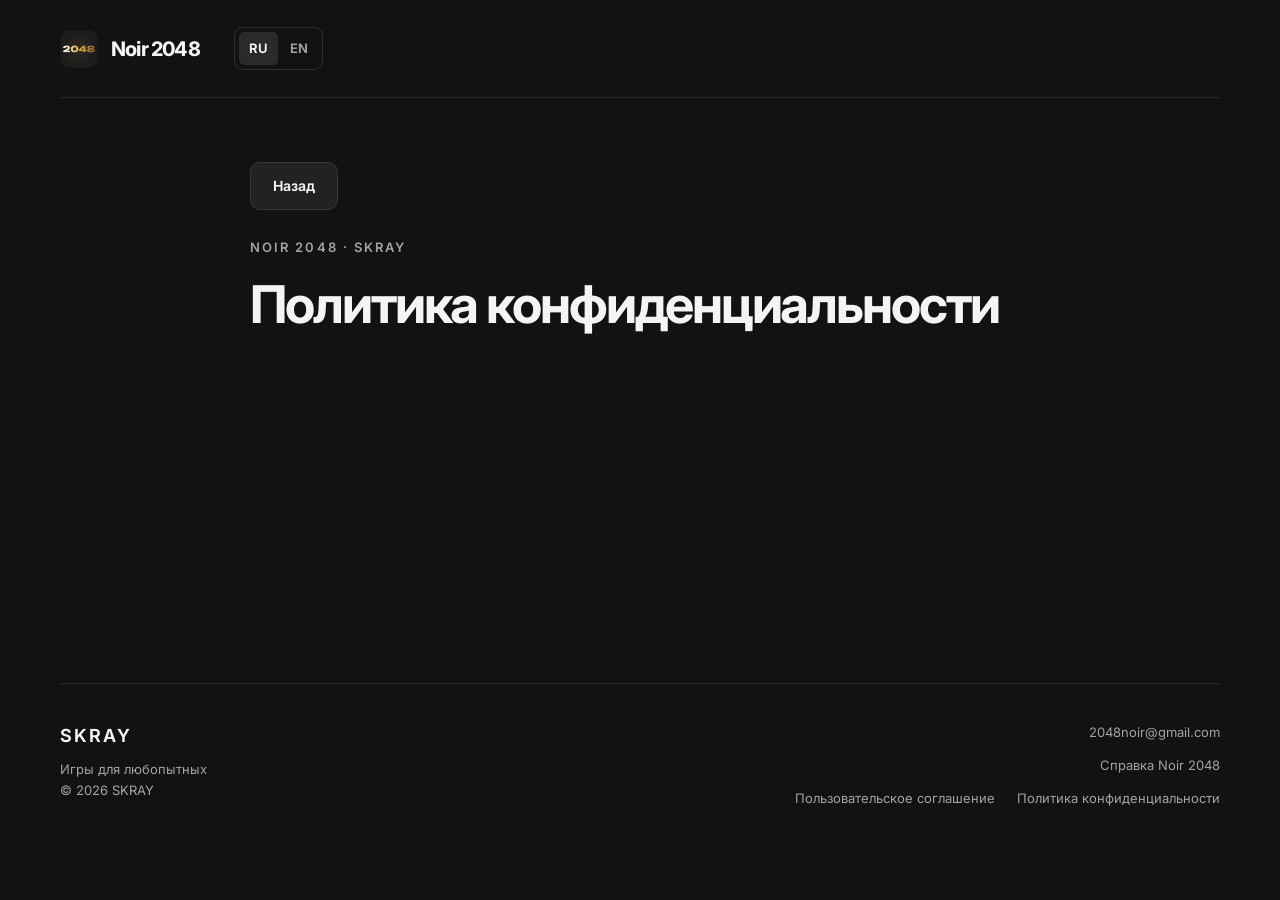
==== privacy.html @ 7a3df681 "Add files via upload initial commit" ====
<!doctype html>
<html lang="ru"><head><meta charset="utf-8"><meta name="viewport" content="width=device-width, initial-scale=1"><meta name="theme-color" content="#121212"><meta name="description" content="Классическая игра 2048 для Android. Попробуйте демо, выберите стиль плиток и скачайте Noir 2048 в RuStore."><meta property="og:title" content="Политика конфиденциальности — Noir 2048"><meta property="og:description" content="Классическая игра 2048 для Android. Попробуйте демо, выберите стиль плиток и скачайте Noir 2048 в RuStore."><meta property="og:type" content="website"><title>Политика конфиденциальности — Noir 2048</title><meta name="robots" content="noindex"><link rel="icon" href="./assets/logo-v2.png"><link rel="stylesheet" href="./styles.css"><script src="./translations.js" defer></script><script src="./app.js" defer></script></head><body data-page="privacy"><a class="skip" href="#content" data-i18n="legal_skip">Перейти к содержимому</a>
<header class="site-header wrap"><a class="brand" href="./index.html"><img src="./assets/logo-v2.png" alt="" width="38" height="38"><span>Noir 2048</span></a><div class="lang-switch" role="group" aria-label="Язык / Language"><a href="./privacy.html" data-language="ru" lang="ru" hreflang="ru" aria-current="true">RU</a><a href="./privacy.en.html" data-language="en" lang="en" hreflang="en" aria-current="false">EN</a></div></header><main id="content" class="wrap legal-main"><a data-i18n="legal_back" class="button secondary" href="./index.html" >Назад</a><p data-i18n="legal_eyebrow" class="eyebrow">NOIR 2048 · SKRAY</p><h1 data-i18n="legal_title_privacy">Политика конфиденциальности</h1><div class="legal-document" id="legal-document"></div></main><footer class="footer wrap"><div><div class="footer-brand">SKRAY</div><p data-i18n="footer_by">Игры для любопытных</p><p class="footer-note">© 2026 SKRAY</p></div><div class="footer-right"><a href="mailto:2048noir@gmail.com">2048noir@gmail.com</a><a class="footer-help" data-i18n="help" data-help href="./help.html">Справка Noir 2048</a><div class="footer-legal"><a data-i18n="terms" href="./terms.html" data-legal="terms">Пользовательское соглашение</a><a data-i18n="privacy" href="./privacy.html" data-legal="privacy">Политика конфиденциальности</a></div></div></footer></body></html>
---- styles.css ----
@font-face{font-family:Inter;src:url('./assets/inter.ttf') format('truetype');font-weight:100 900;font-display:swap}
:root{color-scheme:dark;--bg:#121212;--surface:#181818;--line:#2d2d2d;--gold:#d4af37;--text:#f4f4f4;--muted:#a2a2a7;--gap:10px;--pad:12px}
*{box-sizing:border-box}html{scroll-behavior:smooth;scroll-padding-top:100px}body{margin:0;background:var(--bg);color:var(--text);font:1rem/1.6 Inter,Arial,sans-serif;-webkit-font-smoothing:antialiased}button,a,select{-webkit-tap-highlight-color:transparent}a{color:inherit;text-decoration:none}button{font:inherit;color:inherit;cursor:pointer}button:disabled{cursor:default;opacity:.4}button,a{touch-action:manipulation}button:focus-visible,a:focus-visible,[tabindex]:focus-visible{outline:2px solid var(--gold);outline-offset:5px}img{max-width:100%;height:auto;display:block}button{border:0}h1,h2,h3,p{margin:0}h1,h2,h3{line-height:1.12}h2{font-size:clamp(28px,3.3vw,44px);letter-spacing:-.04em}h3{font-size:1.3125rem;letter-spacing:-.025em}.wrap{width:min(1160px,calc(100% - 80px));margin-inline:auto}.muted{color:var(--muted)}.eyebrow{font-size:0.8125rem;font-weight:600;letter-spacing:.16em;text-transform:uppercase;color:var(--muted)}.button{min-height:48px;padding:12px 22px;display:inline-flex;align-items:center;justify-content:center;gap:10px;border-radius:10px;font-size:0.875rem;font-weight:650;line-height:1.5;transition:background .15s,transform .15s}.button:hover{transform:translateY(-1px)}.primary{background:var(--gold);color:#121212}.primary:hover{background:#e0be4d}.secondary{background:#222;border:1px solid #383838}.secondary:hover{background:#2a2a2a}.text-link{font-size:0.875rem;color:var(--muted);border-bottom:1px solid #555;padding-bottom:3px}.text-link:hover{color:var(--text);border-color:var(--gold)}.skip{position:fixed;z-index:100;top:10px;left:10px;background:var(--gold);color:#121212;padding:12px;transform:translateY(-160%)}.skip:focus{transform:none}.site-header{min-height:98px;display:flex;flex-wrap:wrap;padding-block:16px;align-items:center;gap:34px;border-bottom:1px solid #262626}.brand{display:flex;align-items:center;gap:13px;font-size:1.25rem;font-weight:750;letter-spacing:-.04em}.brand img{width:38px;height:38px;object-fit:contain;border-radius:9px}.site-header nav{display:flex;gap:28px;margin-left:auto;align-items:center;font-size:0.875rem;color:var(--muted)}.site-header nav a:hover{color:var(--text)}.lang-switch{display:flex;border:1px solid var(--line);border-radius:9px;padding:4px;gap:2px}.lang-switch a{padding:6px 10px;font-size:0.8125rem;font-weight:650;border-radius:5px;color:var(--muted)}.lang-switch a[aria-current=true]{background:#2a2a2a;color:#f4f4f4}.nav-store{font-size:0.875rem;font-weight:600;color:var(--gold)!important}.hero{display:grid;grid-template-columns:1.12fr 1fr;align-items:center;gap:85px;padding-top:52px;padding-bottom:76px}.hero-copy{padding-bottom:24px}.hero h1{overflow-wrap:break-word;font-size:clamp(48px,5.7vw,72px);letter-spacing:-.06em;font-weight:650;line-height:1.05;margin:25px 0}.hero .hero-description{font-size:1.0625rem;line-height:1.75;max-width:460px;color:#b7b7bb}.hero-actions{display:flex;align-items:center;gap:24px;margin-top:28px;flex-wrap:wrap}.hero-facts{display:flex;gap:20px;flex-wrap:wrap;font-size:0.8125rem;color:var(--muted);margin-top:23px}.hero-facts span+span{border-left:1px solid #424242;padding-left:20px}.demo-shell{min-width:0;width:100%;max-width:470px;justify-self:end;background:#151515;border:1px solid #2a2a2a;border-radius:22px;padding:22px;box-shadow:0 25px 70px #0005}.demo-heading{display:flex;align-items:center;justify-content:space-between;margin-bottom:18px}.demo-heading h2{font-size:1.375rem;letter-spacing:-.035em}.demo-badge{font-size:0.75rem;color:var(--muted);letter-spacing:.09em;text-transform:uppercase}.score-card{background:#1c1c1c;border-radius:12px;border:1px solid #242424;padding:14px 16px;display:flex;justify-content:space-between;align-items:center;margin-bottom:16px;gap:10px;min-height:78px}.score-label{font-size:0.75rem;color:var(--muted);letter-spacing:.07em}.score-value{font-size:1.75rem;font-weight:700;line-height:1.2;letter-spacing:-.03em;font-variant-numeric:tabular-nums}.delete-button{display:flex;align-items:center;gap:10px;background:#242424;border:1px solid #353535;border-radius:9px;padding:8px 12px;min-height:46px;color:var(--gold)}.delete-button svg{width:21px;height:21px;flex:none}.delete-button span{font-size:0.75rem;line-height:1.3;text-align:left}.delete-button b{display:block;font-size:0.8125rem}.delete-button[aria-pressed=true]{border-color:var(--gold);background:#d4af3715}.board{aspect-ratio:1;position:relative;background:#181818;border:1px solid #222;border-radius:15px;touch-action:none;outline:0}.board:focus-visible{outline:2px solid var(--gold);outline-offset:4px}.cells{position:absolute;inset:var(--pad);display:grid;grid-template-columns:repeat(4,1fr);grid-template-rows:repeat(4,1fr);gap:var(--gap)}.cell{border-radius:12px;background:#131313}.tile-layer{position:absolute;inset:var(--pad);pointer-events:none}.tile{position:absolute;top:0;left:0;width:calc((100% - 3 * var(--gap))/4);height:calc((100% - 3 * var(--gap))/4);transform:translate(calc(var(--c) * (100% + var(--gap))),calc(var(--r) * (100% + var(--gap))));transition:transform 135ms cubic-bezier(.2,.65,.3,1);border-radius:12px;pointer-events:none;padding:0;background:transparent;display:flex;align-items:center;justify-content:center;font-size:1.5rem;font-weight:700;color:#fff;overflow:hidden}.tile img{width:100%;height:100%;pointer-events:none}.tile:disabled{opacity:1}.tile.spawn img{animation:appear 180ms ease-out}.tile.merge img{animation:merge 180ms ease-out}.delete-mode .tile{pointer-events:auto;box-shadow:0 0 0 2px var(--gold);background:#d4af3720;cursor:pointer}.delete-mode .tile:after{content:'';position:absolute;inset:0;background:#d4af3720;border-radius:12px}.delete-mode .tile:hover:after{background:#d4af3740}.tile .fallback{width:100%;height:100%;display:grid;place-items:center;background:#444;font-size:clamp(12px,3vw,23px);border-radius:12px}.board-help{min-height:25px;margin:13px 0 8px;font-size:0.75rem;text-align:center;color:var(--muted)}.board-help.delete-help{color:var(--gold)}.game-actions{display:flex;justify-content:space-between;gap:10px;align-items:center;margin-bottom:19px}.small-button{display:flex;align-items:center;justify-content:center;gap:7px;background:#202020;padding:8px 13px;border-radius:8px;font-size:0.75rem;color:#c1c1c5;min-height:36px}.small-button:hover{background:#292929}.small-button svg{width:14px;height:14px}.small-button[hidden]{display:none}.style-heading{display:flex;justify-content:space-between;align-items:center;margin-bottom:9px;font-size:0.75rem;color:var(--muted)}.style-tabs{display:grid;grid-template-columns:repeat(3,minmax(0,1fr));gap:7px}.style-tab{background:#1c1c1c;border:1px solid #323232;border-radius:9px;padding:9px 5px 7px;min-width:0;display:flex;flex-direction:column;align-items:center;gap:7px;transition:border .15s}.style-tab[aria-pressed=true]{border-color:var(--gold);background:#d4af3709}.style-tab:hover{border-color:#777}.style-preview{display:flex;gap:4px}.style-preview img{width:29px;height:29px}.style-tab .style-name{overflow-wrap:anywhere;font-size:0.75rem;line-height:1.25;min-height:28px;display:flex;align-items:center;text-align:center}.game-overlay{position:absolute;inset:0;z-index:10;display:flex;align-items:center;justify-content:center;background:#121212dd;border-radius:15px;padding:20px;backdrop-filter:blur(5px)}.game-overlay[hidden]{display:none}.overlay-card{text-align:center;width:100%;display:flex;flex-direction:column;align-items:stretch;gap:13px}.overlay-card h3{font-size:1.6875rem}.overlay-card p{color:#bbb;font-size:0.875rem}.overlay-score{color:var(--gold);font-size:2.3125rem;font-weight:700;line-height:1.2}.overlay-actions{display:flex;flex-direction:column;gap:8px}.overlay-actions .button{width:100%}.promo-inline{display:flex;justify-content:space-between;align-items:center;gap:15px;margin-top:16px;padding-top:15px;border-top:1px solid #2a2a2a;font-size:0.75rem;color:var(--muted)}.promo-inline a{color:var(--gold);font-size:0.8125rem;font-weight:600;white-space:nowrap}.section{padding:70px 0;border-top:1px solid #282828}.section-heading{display:flex;justify-content:space-between;gap:30px;align-items:flex-end;margin-bottom:33px}.section-heading .eyebrow{margin-bottom:13px}.section-heading>p{max-width:380px;color:var(--muted);font-size:0.9375rem;line-height:1.7}.features{display:grid;grid-template-columns:repeat(4,minmax(0,1fr));gap:16px}.feature{background:#181818;border:1px solid #292929;border-radius:14px;padding:25px 23px}.feature-symbol{height:38px;font-size:1.625rem;line-height:1;font-weight:500;color:var(--gold);margin-bottom:20px;letter-spacing:-.03em}.feature h3{font-size:1.0625rem;margin-bottom:10px}.feature p{font-size:0.875rem;color:var(--muted);line-height:1.75}.screens-section{display:grid;grid-template-columns:.9fr 1.1fr;gap:80px;align-items:center}.screens-copy h2{margin:17px 0 22px}.screens-copy p{color:var(--muted);line-height:1.75;font-size:0.9375rem;max-width:370px}.screens-copy .text-link{display:inline-block;margin-top:25px}.screens-strip{min-width:0;width:100%;display:flex;align-items:center;gap:14px;justify-content:center;overflow:hidden;padding:16px 0}.screens-strip figure{margin:0;width:30%;min-width:0}.screens-strip figure:nth-child(2){transform:translateY(-13px)}.screens-strip img{width:100%;border-radius:15px;border:1px solid #333}.screens-strip figcaption{overflow-wrap:anywhere;text-align:center;color:var(--muted);font-size:0.75rem;line-height:1.4;margin-top:12px}.other-card{padding:30px;border-radius:15px;background:#181818;border:1px solid #303030;display:flex;align-items:center;gap:25px}.other-monogram{width:68px;height:68px;flex:none;display:grid;place-items:center;background:#d4af37;color:#121212;font-size:1.75rem;font-weight:700;border-radius:14px;letter-spacing:-.05em}.other-copy{flex:1}.other-copy h3{font-size:1.4375rem;margin-bottom:8px}.other-copy p{font-size:0.875rem;color:var(--muted);max-width:450px}.other-actions{display:flex;gap:12px;flex-wrap:wrap}.footer{padding-top:38px;padding-bottom:30px;border-top:1px solid #282828;display:grid;grid-template-columns:1fr auto;gap:30px}.footer-brand{font-size:1.125rem;letter-spacing:.12em;font-weight:650;margin-bottom:8px}.footer p{font-size:0.8125rem;color:var(--muted)}.footer-right{display:flex;flex-direction:column;align-items:flex-end;gap:12px;font-size:0.8125rem}.footer-legal{display:flex;gap:22px;flex-wrap:wrap}.footer a{color:var(--muted)}.footer a:hover{color:var(--gold)}.footer-note{font-size:0.75rem;color:#777}.legal-main{max-width:780px;padding-top:64px;padding-bottom:85px;min-height:65vh}.legal-main .eyebrow{margin-bottom:18px}.legal-main h1{font-size:clamp(32px,5vw,52px);letter-spacing:-.04em;margin-bottom:28px;overflow-wrap:anywhere}.legal-notice{border:1px solid #444;background:#181818;border-radius:14px;padding:26px;margin-top:25px}.legal-notice p+p{margin-top:14px}.legal-notice .button{margin-top:22px}.legal-main>a{display:inline-block;margin-bottom:27px}.legal-main .muted{line-height:1.8}.legal-notice h2{font-size:1.375rem;margin-bottom:12px}.legal-notice a:not(.button){color:var(--gold)}
.sr-only{position:absolute;width:1px;height:1px;padding:0;margin:-1px;overflow:hidden;clip:rect(0,0,0,0);white-space:nowrap;border:0}
.feature-symbol img{width:30px;height:30px;object-fit:contain}
.help-header .lang-switch{margin-left:auto}
.help-main{max-width:860px;padding-top:46px;padding-bottom:76px;overflow-wrap:break-word}
.help-home{display:inline-block;margin-bottom:30px}
.help-heading .eyebrow{margin-bottom:15px}
.help-heading h1{font-size:clamp(2rem,5vw,3.25rem);letter-spacing:-.04em;font-weight:650;line-height:1.12;margin-bottom:17px}
.help-heading>p:last-child{font-size:1rem}
.help-toc{margin:30px 0 40px;background:var(--surface);border:1px solid var(--line);border-radius:13px;padding:0 20px}
.help-toc summary{cursor:pointer;min-height:58px;padding:16px 0;font-size:.9375rem;font-weight:600}
.help-toc summary span{float:right;font-size:.8125rem;color:var(--muted);font-weight:400;margin-left:12px}
.help-toc nav{padding:3px 0 21px}
.help-toc ol{display:grid;grid-template-columns:repeat(2,minmax(0,1fr));gap:4px 32px;margin:0;padding-left:23px}
.help-toc li{padding:3px 0 3px 3px;color:var(--muted);font-size:.875rem;line-height:1.55}
.help-toc a{display:block}
.help-toc a:hover{color:var(--text)}
.help-section{padding:34px 0;border-bottom:1px solid var(--line)}
.help-section:first-child{padding-top:0}
.help-section:last-child{border-bottom:0;padding-bottom:0}
.help-section h2{font-size:clamp(1.5rem,3vw,1.875rem);letter-spacing:-.035em;line-height:1.25;margin-bottom:20px}
.help-section h3{font-size:1.1875rem;line-height:1.35;margin-top:30px;margin-bottom:14px}
.help-section h2,.help-section h3{scroll-margin-top:26px}
.help-section p,.help-section li{font-size:1rem;line-height:1.8;color:#c4c4c8}
.help-section p+p,.help-section p+ul,.help-section p+ol,.help-section ul+p,.help-section ol+p{margin-top:15px}
.help-section ul,.help-section ol{margin:0;padding-left:24px}
.help-section li+li{margin-top:8px}
.help-section strong{font-weight:650;color:var(--text)}
.help-section a{color:var(--gold);text-decoration:underline;text-underline-offset:3px}
.help-table{margin:20px 0;border:1px solid var(--line);border-radius:11px;overflow:auto}
.help-table table{border-collapse:collapse;width:100%;font-size:.9375rem;line-height:1.65;font-variant-numeric:tabular-nums}
.help-table th{background:var(--surface);color:var(--text);font-weight:600;text-align:left}
.help-table th,.help-table td{padding:10px 17px;overflow-wrap:break-word}
.help-table th:last-child,.help-table td:last-child{text-align:right}
.help-table tr+tr td{border-top:1px solid var(--line)}
.help-table td{color:#c4c4c8}
.help-table tbody tr:nth-child(even){background:#161616}
.footer-help{font-size:.8125rem;color:var(--muted)}
@media(max-width:760px){.help-main{padding-top:29px;padding-bottom:48px}.help-home{margin-bottom:26px}.help-toc{padding-inline:16px;margin-bottom:31px}.help-toc ol{grid-template-columns:1fr;gap:3px}.help-section{padding-block:28px}.help-table th,.help-table td{padding:10px 12px}.help-heading h1{font-size:2rem}}
.feature-symbol.boost-symbol{font-size:2rem}
.delete-button.needs-attention{border-color:var(--gold);animation:boost-nudge 420ms ease-out 2}
@keyframes boost-nudge{0%,100%{transform:translateX(0)}30%{transform:translateX(-3px)}60%{transform:translateX(3px)}}
.board,.board *{user-select:none;-webkit-user-select:none;-webkit-user-drag:none}
.board.invalid-horizontal{animation:board-shake-x 200ms ease-out}
.board.invalid-vertical{animation:board-shake-y 200ms ease-out}
@keyframes board-shake-x{0%,100%{transform:translateX(0)}25%{transform:translateX(-4px)}50%{transform:translateX(4px)}75%{transform:translateX(-2px)}}
@keyframes board-shake-y{0%,100%{transform:translateY(0)}25%{transform:translateY(-4px)}50%{transform:translateY(4px)}75%{transform:translateY(-2px)}}
@media(min-width:761px){.hero{align-items:start}}
@media(prefers-reduced-motion:reduce){.board.invalid-horizontal,.board.invalid-vertical{border-color:var(--gold)}}
@keyframes appear{from{transform:scale(.6);opacity:.3}to{transform:scale(1);opacity:1}}@keyframes merge{0%,100%{transform:scale(1)}50%{transform:scale(1.1)}}
@media(min-width:1450px){.hero{gap:110px}}
@media(max-width:1000px){.wrap{width:calc(100% - 48px)}.hero{gap:35px}.hero h1{overflow-wrap:break-word;font-size:3.5625rem}.hero-description{font-size:1rem}.features{grid-template-columns:repeat(2,minmax(0,1fr))}.screens-section{gap:35px}.other-card{flex-wrap:wrap}.other-actions{margin-left:93px}}
@media(max-width:760px){.wrap{width:calc(100% - 32px)}.site-header{min-height:78px;gap:12px;flex-wrap:wrap;padding:16px 0}.site-header nav{display:none}.brand{font-size:1.1875rem}.brand img{width:32px;height:32px}.lang-switch{margin-left:auto}.hero{grid-template-columns:1fr;gap:29px;padding-top:32px;padding-bottom:45px}.hero-copy{padding-bottom:0}.hero h1{overflow-wrap:break-word;font-size:clamp(43px,8.5vw,60px);margin:16px 0 18px}.hero-description{max-width:520px;font-size:0.9375rem}.hero-actions{margin-top:20px;gap:20px}.hero-facts{margin-top:15px}.demo-shell{justify-self:center;max-width:440px;padding:18px}.section{padding:45px 0}.section-heading{display:block;margin-bottom:24px}.section-heading>p{margin-top:16px}.features{gap:10px}.feature{padding:21px 18px}.screens-section{grid-template-columns:1fr;gap:20px}.screens-copy p{max-width:520px}.screens-strip{max-width:490px;margin:auto}.other-card{padding:22px;gap:17px}.other-monogram{width:55px;height:55px;font-size:1.4375rem}.other-copy{min-width:0}.other-copy p{font-size:0.8125rem}.other-actions{margin-left:0;width:100%}.other-actions .button{flex:1}.footer{grid-template-columns:1fr;gap:24px}.footer-right{align-items:flex-start}.footer-legal{gap:12px 22px}.legal-main{padding-top:38px;padding-bottom:60px}}
@media(max-width:370px){.demo-shell{padding:13px;--gap:7px;--pad:9px}.style-tab .style-name{overflow-wrap:anywhere;font-size:0.75rem}.style-preview img{width:25px;height:25px}.feature{padding:18px 14px}.hero-facts{gap:12px}.hero-facts span+span{padding-left:12px}.game-actions{gap:6px}.small-button{font-size:0.6875rem;padding-inline:10px}.promo-inline{font-size:0.6875rem;gap:8px}.delete-button{padding:8px}.delete-button span{font-size:0.6875rem}.footer-legal{flex-direction:column}}
@media(prefers-reduced-motion:reduce){html{scroll-behavior:auto}*,*:before,*:after{animation:none!important;transition:none!important}}

@media(max-width:760px){.features{grid-template-columns:repeat(auto-fit,minmax(min(100%,max(10rem,calc((100% - 10px)/2))),1fr))}.feature{overflow-wrap:anywhere}.other-monogram{font-size:min(1.45rem,28px)}}
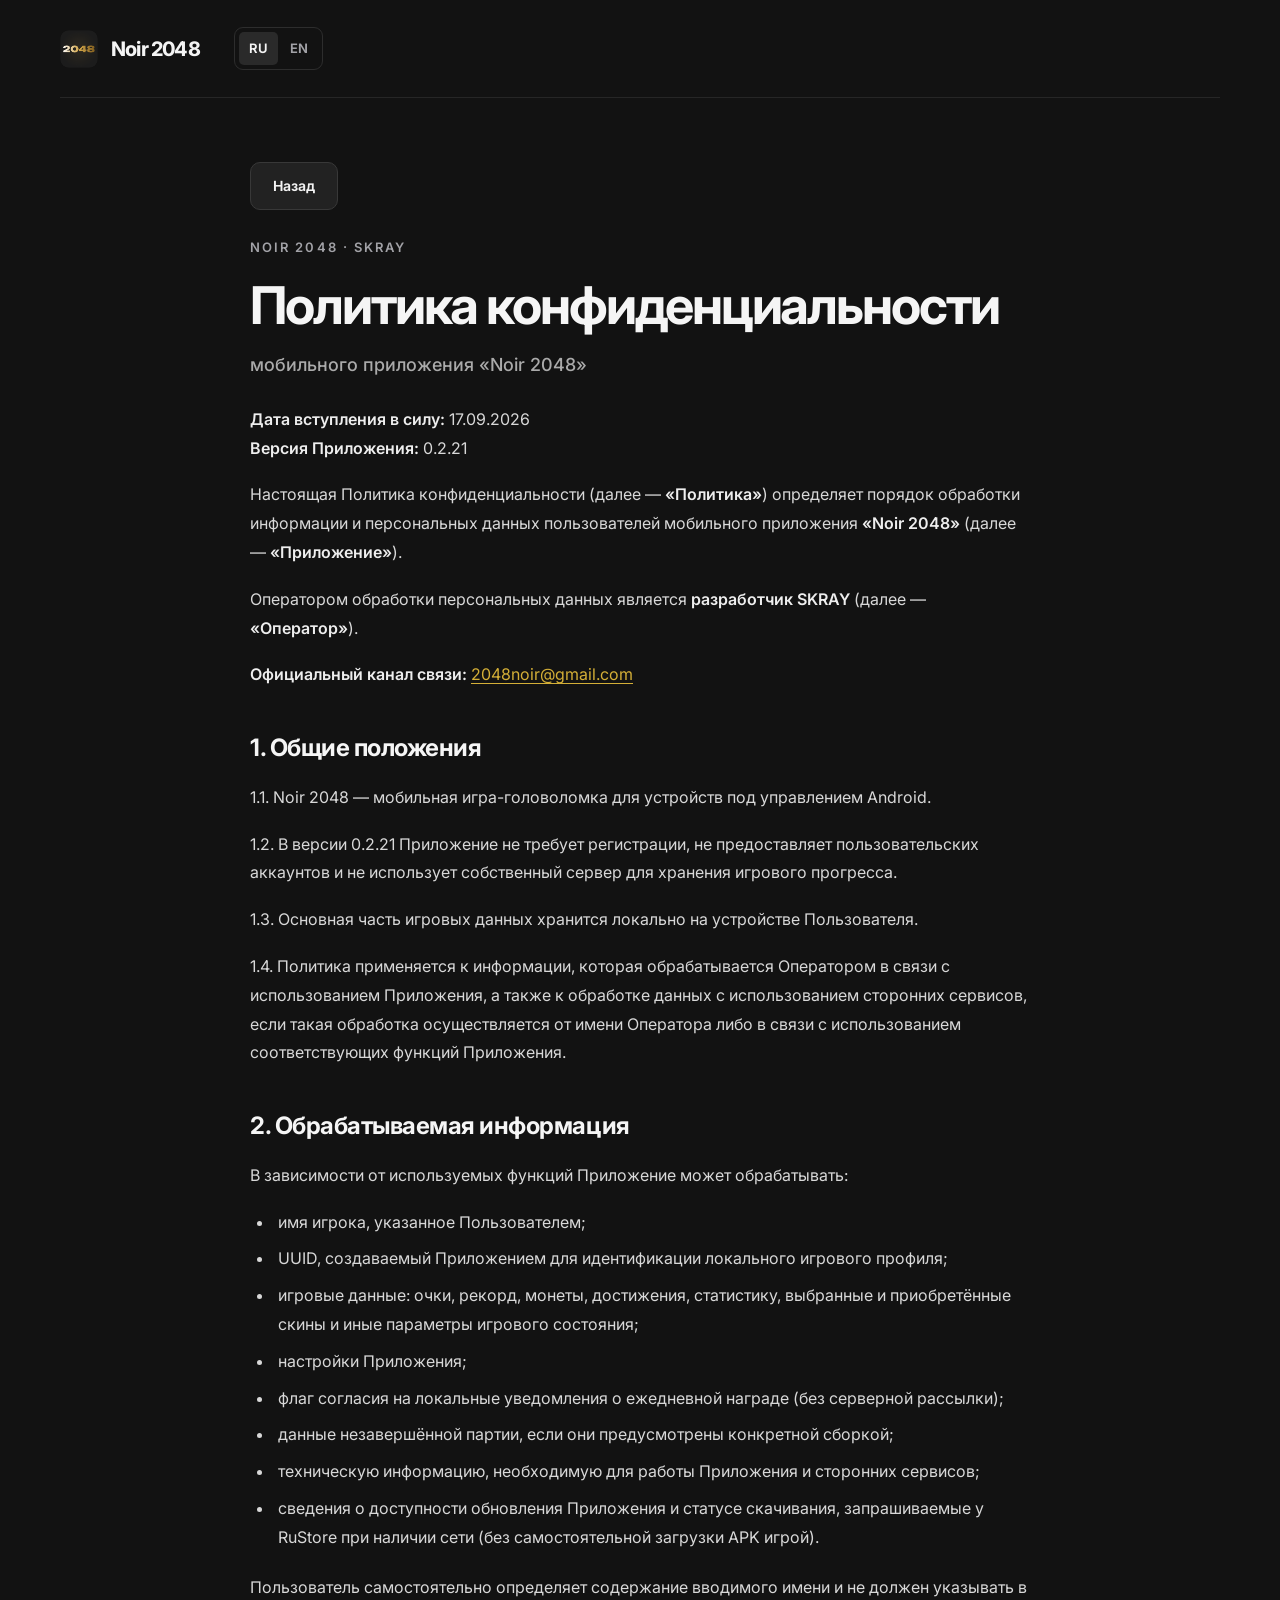
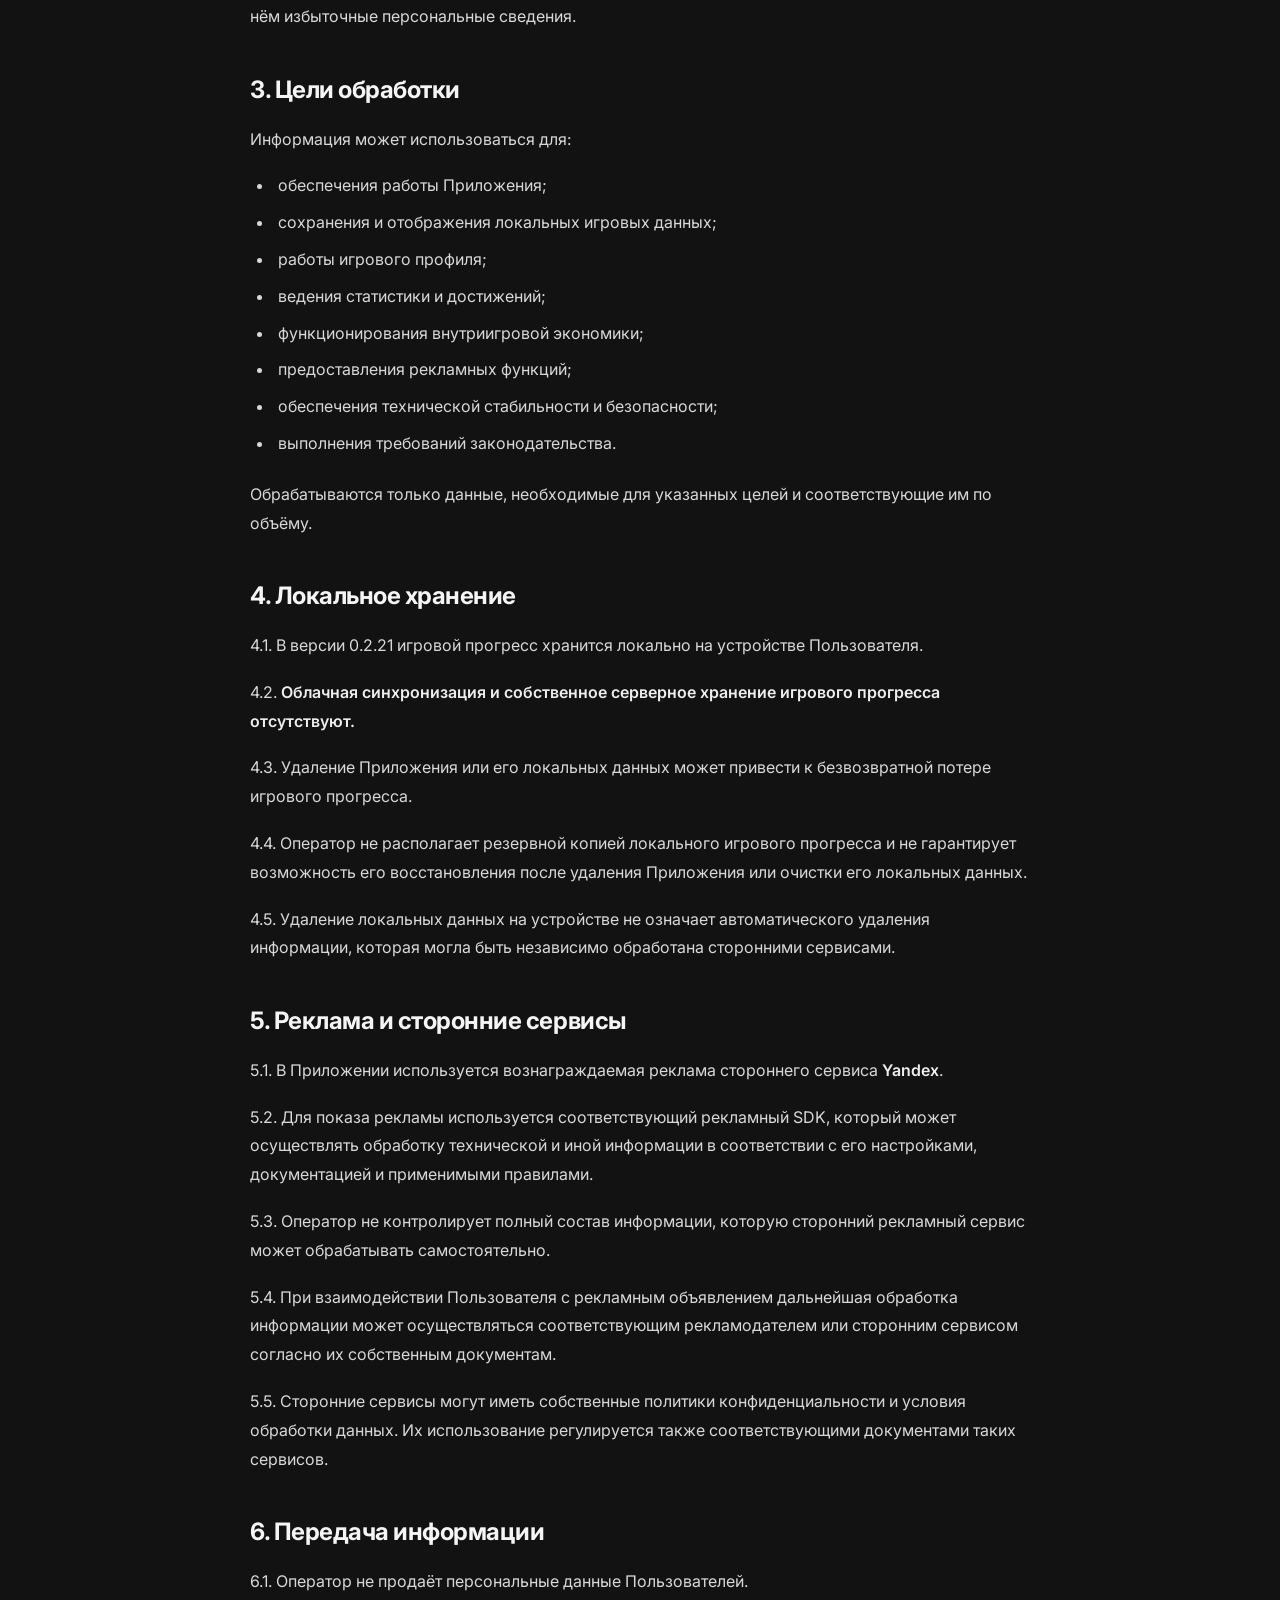
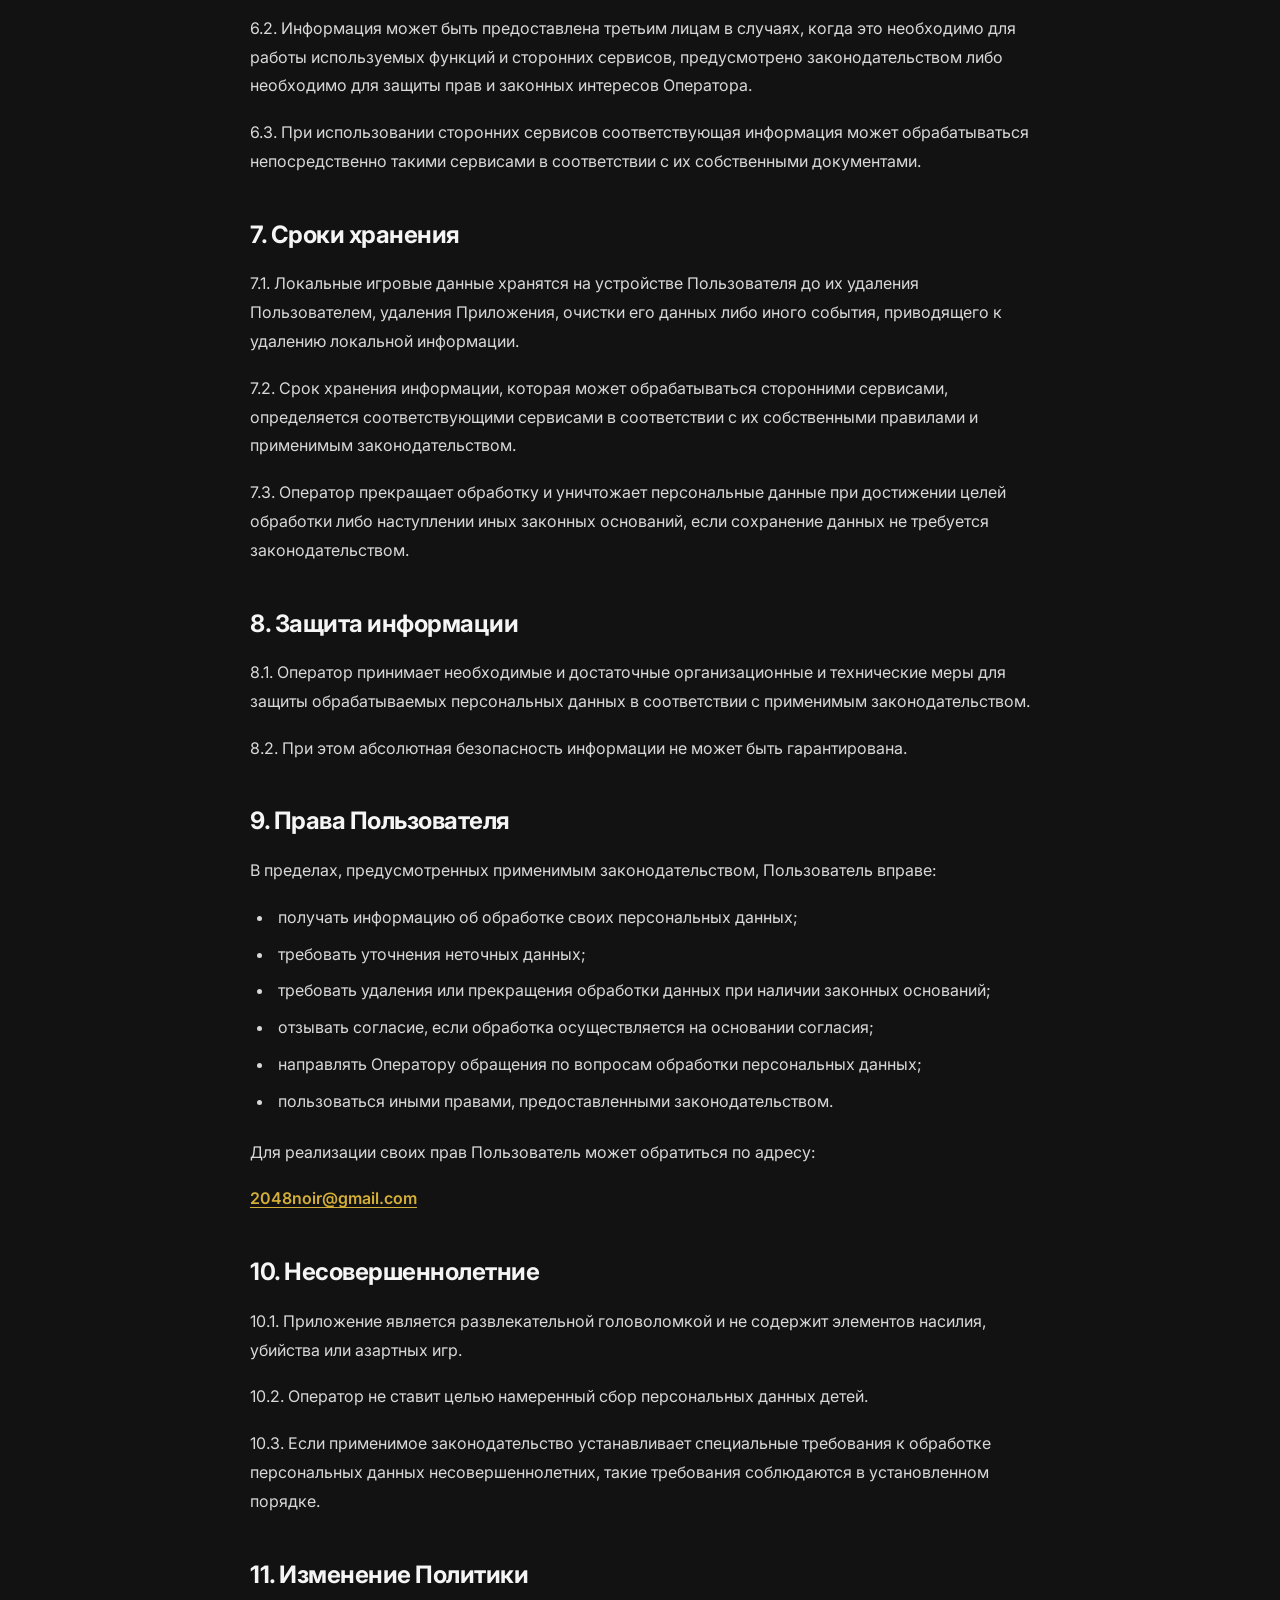
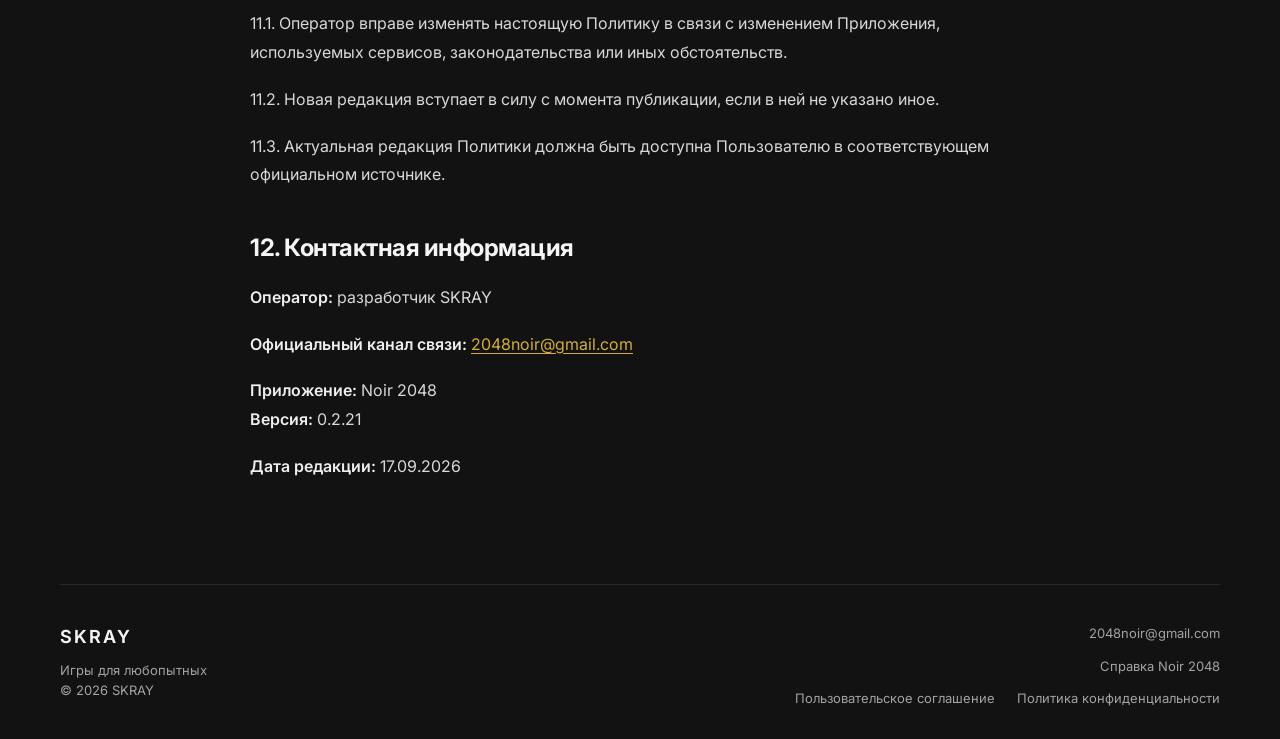
==== commit 9c252472: "Add files via upload" ====
--- a/privacy.html
+++ b/privacy.html
@@ -1,3 +1,114 @@
 <!doctype html>
-<html lang="ru"><head><meta charset="utf-8"><meta name="viewport" content="width=device-width, initial-scale=1"><meta name="theme-color" content="#121212"><meta name="description" content="Классическая игра 2048 для Android. Попробуйте демо, выберите стиль плиток и скачайте Noir 2048 в RuStore."><meta property="og:title" content="Политика конфиденциальности — Noir 2048"><meta property="og:description" content="Классическая игра 2048 для Android. Попробуйте демо, выберите стиль плиток и скачайте Noir 2048 в RuStore."><meta property="og:type" content="website"><title>Политика конфиденциальности — Noir 2048</title><meta name="robots" content="noindex"><link rel="icon" href="./assets/logo-v2.png"><link rel="stylesheet" href="./styles.css"><script src="./translations.js" defer></script><script src="./app.js" defer></script></head><body data-page="privacy"><a class="skip" href="#content" data-i18n="legal_skip">Перейти к содержимому</a>
-<header class="site-header wrap"><a class="brand" href="./index.html"><img src="./assets/logo-v2.png" alt="" width="38" height="38"><span>Noir 2048</span></a><div class="lang-switch" role="group" aria-label="Язык / Language"><a href="./privacy.html" data-language="ru" lang="ru" hreflang="ru" aria-current="true">RU</a><a href="./privacy.en.html" data-language="en" lang="en" hreflang="en" aria-current="false">EN</a></div></header><main id="content" class="wrap legal-main"><a data-i18n="legal_back" class="button secondary" href="./index.html" >Назад</a><p data-i18n="legal_eyebrow" class="eyebrow">NOIR 2048 · SKRAY</p><h1 data-i18n="legal_title_privacy">Политика конфиденциальности</h1><div class="legal-document" id="legal-document"></div></main><footer class="footer wrap"><div><div class="footer-brand">SKRAY</div><p data-i18n="footer_by">Игры для любопытных</p><p class="footer-note">© 2026 SKRAY</p></div><div class="footer-right"><a href="mailto:2048noir@gmail.com">2048noir@gmail.com</a><a class="footer-help" data-i18n="help" data-help href="./help.html">Справка Noir 2048</a><div class="footer-legal"><a data-i18n="terms" href="./terms.html" data-legal="terms">Пользовательское соглашение</a><a data-i18n="privacy" href="./privacy.html" data-legal="privacy">Политика конфиденциальности</a></div></div></footer></body></html>+<html lang="ru">
+<head>
+<meta charset="utf-8">
+<meta name="viewport" content="width=device-width, initial-scale=1">
+<meta name="theme-color" content="#121212">
+<meta name="description" content="Политика конфиденциальности мобильного приложения Noir 2048 от SKRAY.">
+<meta property="og:title" content="Политика конфиденциальности — Noir 2048">
+<meta property="og:description" content="Политика конфиденциальности мобильного приложения Noir 2048 от SKRAY.">
+<meta property="og:type" content="article">
+<title>Политика конфиденциальности — Noir 2048</title>
+<link rel="icon" href="./assets/logo-v2.png">
+<link rel="stylesheet" href="./styles.css">
+<link rel="alternate" hreflang="ru" href="./privacy.html">
+<link rel="alternate" hreflang="en" href="./privacy.en.html">
+<script src="./legal.js" defer></script>
+</head>
+<body data-page="privacy">
+<a class="skip" href="#content">Перейти к содержимому</a>
+<header class="site-header wrap"><a class="brand" href="./index.html"><img src="./assets/logo-v2.png" alt="" width="38" height="38"><span>Noir 2048</span></a><div class="lang-switch" role="group" aria-label="Язык / Language"><a href="./privacy.html" data-document-language="ru" lang="ru" hreflang="ru" aria-current="true">RU</a><a href="./privacy.en.html" data-document-language="en" lang="en" hreflang="en" aria-current="false">EN</a></div></header>
+<main id="content" class="wrap legal-main">
+<a class="button secondary" href="./index.html">Назад</a>
+<p class="eyebrow">NOIR 2048 · SKRAY</p>
+<article class="legal-document" id="legal-document" aria-label="Политика конфиденциальности">
+<h1>ПОЛИТИКА КОНФИДЕНЦИАЛЬНОСТИ</h1>
+<h2 class="legal-subtitle">мобильного приложения «Noir 2048»</h2>
+<p><strong>Дата вступления в силу:</strong> 17.09.2026<br><strong>Версия Приложения:</strong> 0.2.21</p>
+<p>Настоящая Политика конфиденциальности (далее — <strong>«Политика»</strong>) определяет порядок обработки информации и персональных данных пользователей мобильного приложения <strong>«Noir 2048»</strong> (далее — <strong>«Приложение»</strong>).</p>
+<p>Оператором обработки персональных данных является <strong>разработчик SKRAY</strong> (далее — <strong>«Оператор»</strong>).</p>
+<p><strong>Официальный канал связи:</strong> <a href="mailto:2048noir@gmail.com">2048noir@gmail.com</a></p>
+<h2 id="section-1">1. Общие положения</h2>
+<p>1.1. Noir 2048 — мобильная игра-головоломка для устройств под управлением Android.</p>
+<p>1.2. В версии 0.2.21 Приложение не требует регистрации, не предоставляет пользовательских аккаунтов и не использует собственный сервер для хранения игрового прогресса.</p>
+<p>1.3. Основная часть игровых данных хранится локально на устройстве Пользователя.</p>
+<p>1.4. Политика применяется к информации, которая обрабатывается Оператором в связи с использованием Приложения, а также к обработке данных с использованием сторонних сервисов, если такая обработка осуществляется от имени Оператора либо в связи с использованием соответствующих функций Приложения.</p>
+<h2 id="section-2">2. Обрабатываемая информация</h2>
+<p>В зависимости от используемых функций Приложение может обрабатывать:</p>
+<ul>
+<li>имя игрока, указанное Пользователем;</li>
+<li>UUID, создаваемый Приложением для идентификации локального игрового профиля;</li>
+<li>игровые данные: очки, рекорд, монеты, достижения, статистику, выбранные и приобретённые скины и иные параметры игрового состояния;</li>
+<li>настройки Приложения;</li>
+<li>флаг согласия на локальные уведомления о ежедневной награде (без серверной рассылки);</li>
+<li>данные незавершённой партии, если они предусмотрены конкретной сборкой;</li>
+<li>техническую информацию, необходимую для работы Приложения и сторонних сервисов;</li>
+<li>сведения о доступности обновления Приложения и статусе скачивания, запрашиваемые у RuStore при наличии сети (без самостоятельной загрузки APK игрой).</li>
+</ul>
+<p>Пользователь самостоятельно определяет содержание вводимого имени и не должен указывать в нём избыточные персональные сведения.</p>
+<h2 id="section-3">3. Цели обработки</h2>
+<p>Информация может использоваться для:</p>
+<ul>
+<li>обеспечения работы Приложения;</li>
+<li>сохранения и отображения локальных игровых данных;</li>
+<li>работы игрового профиля;</li>
+<li>ведения статистики и достижений;</li>
+<li>функционирования внутриигровой экономики;</li>
+<li>предоставления рекламных функций;</li>
+<li>обеспечения технической стабильности и безопасности;</li>
+<li>выполнения требований законодательства.</li>
+</ul>
+<p>Обрабатываются только данные, необходимые для указанных целей и соответствующие им по объёму.</p>
+<h2 id="section-4">4. Локальное хранение</h2>
+<p>4.1. В версии 0.2.21 игровой прогресс хранится локально на устройстве Пользователя.</p>
+<p>4.2. <strong>Облачная синхронизация и собственное серверное хранение игрового прогресса отсутствуют.</strong></p>
+<p>4.3. Удаление Приложения или его локальных данных может привести к безвозвратной потере игрового прогресса.</p>
+<p>4.4. Оператор не располагает резервной копией локального игрового прогресса и не гарантирует возможность его восстановления после удаления Приложения или очистки его локальных данных.</p>
+<p>4.5. Удаление локальных данных на устройстве не означает автоматического удаления информации, которая могла быть независимо обработана сторонними сервисами.</p>
+<h2 id="section-5">5. Реклама и сторонние сервисы</h2>
+<p>5.1. В Приложении используется вознаграждаемая реклама стороннего сервиса <strong>Yandex</strong>.</p>
+<p>5.2. Для показа рекламы используется соответствующий рекламный SDK, который может осуществлять обработку технической и иной информации в соответствии с его настройками, документацией и применимыми правилами.</p>
+<p>5.3. Оператор не контролирует полный состав информации, которую сторонний рекламный сервис может обрабатывать самостоятельно.</p>
+<p>5.4. При взаимодействии Пользователя с рекламным объявлением дальнейшая обработка информации может осуществляться соответствующим рекламодателем или сторонним сервисом согласно их собственным документам.</p>
+<p>5.5. Сторонние сервисы могут иметь собственные политики конфиденциальности и условия обработки данных. Их использование регулируется также соответствующими документами таких сервисов.</p>
+<h2 id="section-6">6. Передача информации</h2>
+<p>6.1. Оператор не продаёт персональные данные Пользователей.</p>
+<p>6.2. Информация может быть предоставлена третьим лицам в случаях, когда это необходимо для работы используемых функций и сторонних сервисов, предусмотрено законодательством либо необходимо для защиты прав и законных интересов Оператора.</p>
+<p>6.3. При использовании сторонних сервисов соответствующая информация может обрабатываться непосредственно такими сервисами в соответствии с их собственными документами.</p>
+<h2 id="section-7">7. Сроки хранения</h2>
+<p>7.1. Локальные игровые данные хранятся на устройстве Пользователя до их удаления Пользователем, удаления Приложения, очистки его данных либо иного события, приводящего к удалению локальной информации.</p>
+<p>7.2. Срок хранения информации, которая может обрабатываться сторонними сервисами, определяется соответствующими сервисами в соответствии с их собственными правилами и применимым законодательством.</p>
+<p>7.3. Оператор прекращает обработку и уничтожает персональные данные при достижении целей обработки либо наступлении иных законных оснований, если сохранение данных не требуется законодательством.</p>
+<h2 id="section-8">8. Защита информации</h2>
+<p>8.1. Оператор принимает необходимые и достаточные организационные и технические меры для защиты обрабатываемых персональных данных в соответствии с применимым законодательством.</p>
+<p>8.2. При этом абсолютная безопасность информации не может быть гарантирована.</p>
+<h2 id="section-9">9. Права Пользователя</h2>
+<p>В пределах, предусмотренных применимым законодательством, Пользователь вправе:</p>
+<ul>
+<li>получать информацию об обработке своих персональных данных;</li>
+<li>требовать уточнения неточных данных;</li>
+<li>требовать удаления или прекращения обработки данных при наличии законных оснований;</li>
+<li>отзывать согласие, если обработка осуществляется на основании согласия;</li>
+<li>направлять Оператору обращения по вопросам обработки персональных данных;</li>
+<li>пользоваться иными правами, предоставленными законодательством.</li>
+</ul>
+<p>Для реализации своих прав Пользователь может обратиться по адресу:</p>
+<p><strong><a href="mailto:2048noir@gmail.com">2048noir@gmail.com</a></strong></p>
+<h2 id="section-10">10. Несовершеннолетние</h2>
+<p>10.1. Приложение является развлекательной головоломкой и не содержит элементов насилия, убийства или азартных игр.</p>
+<p>10.2. Оператор не ставит целью намеренный сбор персональных данных детей.</p>
+<p>10.3. Если применимое законодательство устанавливает специальные требования к обработке персональных данных несовершеннолетних, такие требования соблюдаются в установленном порядке.</p>
+<h2 id="section-11">11. Изменение Политики</h2>
+<p>11.1. Оператор вправе изменять настоящую Политику в связи с изменением Приложения, используемых сервисов, законодательства или иных обстоятельств.</p>
+<p>11.2. Новая редакция вступает в силу с момента публикации, если в ней не указано иное.</p>
+<p>11.3. Актуальная редакция Политики должна быть доступна Пользователю в соответствующем официальном источнике.</p>
+<h2 id="section-12">12. Контактная информация</h2>
+<p><strong>Оператор:</strong> разработчик SKRAY</p>
+<p><strong>Официальный канал связи:</strong> <a href="mailto:2048noir@gmail.com">2048noir@gmail.com</a></p>
+<p><strong>Приложение:</strong> Noir 2048<br><strong>Версия:</strong> 0.2.21</p>
+<p><strong>Дата редакции:</strong> 17.09.2026</p>
+</article>
+</main>
+<footer class="footer wrap"><div><div class="footer-brand">SKRAY</div><p>Игры для любопытных</p><p class="footer-note">© 2026 SKRAY</p></div><div class="footer-right"><a href="mailto:2048noir@gmail.com">2048noir@gmail.com</a><a class="footer-help" href="./help.html">Справка Noir 2048</a><div class="footer-legal"><a href="./terms.html">Пользовательское соглашение</a><a href="./privacy.html">Политика конфиденциальности</a></div></div></footer>
+</body>
+</html>
--- a/styles.css
+++ b/styles.css
@@ -1,6 +1,7 @@
 @font-face{font-family:Inter;src:url('./assets/inter.ttf') format('truetype');font-weight:100 900;font-display:swap}
 :root{color-scheme:dark;--bg:#121212;--surface:#181818;--line:#2d2d2d;--gold:#d4af37;--text:#f4f4f4;--muted:#a2a2a7;--gap:10px;--pad:12px}
-*{box-sizing:border-box}html{scroll-behavior:smooth;scroll-padding-top:100px}body{margin:0;background:var(--bg);color:var(--text);font:1rem/1.6 Inter,Arial,sans-serif;-webkit-font-smoothing:antialiased}button,a,select{-webkit-tap-highlight-color:transparent}a{color:inherit;text-decoration:none}button{font:inherit;color:inherit;cursor:pointer}button:disabled{cursor:default;opacity:.4}button,a{touch-action:manipulation}button:focus-visible,a:focus-visible,[tabindex]:focus-visible{outline:2px solid var(--gold);outline-offset:5px}img{max-width:100%;height:auto;display:block}button{border:0}h1,h2,h3,p{margin:0}h1,h2,h3{line-height:1.12}h2{font-size:clamp(28px,3.3vw,44px);letter-spacing:-.04em}h3{font-size:1.3125rem;letter-spacing:-.025em}.wrap{width:min(1160px,calc(100% - 80px));margin-inline:auto}.muted{color:var(--muted)}.eyebrow{font-size:0.8125rem;font-weight:600;letter-spacing:.16em;text-transform:uppercase;color:var(--muted)}.button{min-height:48px;padding:12px 22px;display:inline-flex;align-items:center;justify-content:center;gap:10px;border-radius:10px;font-size:0.875rem;font-weight:650;line-height:1.5;transition:background .15s,transform .15s}.button:hover{transform:translateY(-1px)}.primary{background:var(--gold);color:#121212}.primary:hover{background:#e0be4d}.secondary{background:#222;border:1px solid #383838}.secondary:hover{background:#2a2a2a}.text-link{font-size:0.875rem;color:var(--muted);border-bottom:1px solid #555;padding-bottom:3px}.text-link:hover{color:var(--text);border-color:var(--gold)}.skip{position:fixed;z-index:100;top:10px;left:10px;background:var(--gold);color:#121212;padding:12px;transform:translateY(-160%)}.skip:focus{transform:none}.site-header{min-height:98px;display:flex;flex-wrap:wrap;padding-block:16px;align-items:center;gap:34px;border-bottom:1px solid #262626}.brand{display:flex;align-items:center;gap:13px;font-size:1.25rem;font-weight:750;letter-spacing:-.04em}.brand img{width:38px;height:38px;object-fit:contain;border-radius:9px}.site-header nav{display:flex;gap:28px;margin-left:auto;align-items:center;font-size:0.875rem;color:var(--muted)}.site-header nav a:hover{color:var(--text)}.lang-switch{display:flex;border:1px solid var(--line);border-radius:9px;padding:4px;gap:2px}.lang-switch a{padding:6px 10px;font-size:0.8125rem;font-weight:650;border-radius:5px;color:var(--muted)}.lang-switch a[aria-current=true]{background:#2a2a2a;color:#f4f4f4}.nav-store{font-size:0.875rem;font-weight:600;color:var(--gold)!important}.hero{display:grid;grid-template-columns:1.12fr 1fr;align-items:center;gap:85px;padding-top:52px;padding-bottom:76px}.hero-copy{padding-bottom:24px}.hero h1{overflow-wrap:break-word;font-size:clamp(48px,5.7vw,72px);letter-spacing:-.06em;font-weight:650;line-height:1.05;margin:25px 0}.hero .hero-description{font-size:1.0625rem;line-height:1.75;max-width:460px;color:#b7b7bb}.hero-actions{display:flex;align-items:center;gap:24px;margin-top:28px;flex-wrap:wrap}.hero-facts{display:flex;gap:20px;flex-wrap:wrap;font-size:0.8125rem;color:var(--muted);margin-top:23px}.hero-facts span+span{border-left:1px solid #424242;padding-left:20px}.demo-shell{min-width:0;width:100%;max-width:470px;justify-self:end;background:#151515;border:1px solid #2a2a2a;border-radius:22px;padding:22px;box-shadow:0 25px 70px #0005}.demo-heading{display:flex;align-items:center;justify-content:space-between;margin-bottom:18px}.demo-heading h2{font-size:1.375rem;letter-spacing:-.035em}.demo-badge{font-size:0.75rem;color:var(--muted);letter-spacing:.09em;text-transform:uppercase}.score-card{background:#1c1c1c;border-radius:12px;border:1px solid #242424;padding:14px 16px;display:flex;justify-content:space-between;align-items:center;margin-bottom:16px;gap:10px;min-height:78px}.score-label{font-size:0.75rem;color:var(--muted);letter-spacing:.07em}.score-value{font-size:1.75rem;font-weight:700;line-height:1.2;letter-spacing:-.03em;font-variant-numeric:tabular-nums}.delete-button{display:flex;align-items:center;gap:10px;background:#242424;border:1px solid #353535;border-radius:9px;padding:8px 12px;min-height:46px;color:var(--gold)}.delete-button svg{width:21px;height:21px;flex:none}.delete-button span{font-size:0.75rem;line-height:1.3;text-align:left}.delete-button b{display:block;font-size:0.8125rem}.delete-button[aria-pressed=true]{border-color:var(--gold);background:#d4af3715}.board{aspect-ratio:1;position:relative;background:#181818;border:1px solid #222;border-radius:15px;touch-action:none;outline:0}.board:focus-visible{outline:2px solid var(--gold);outline-offset:4px}.cells{position:absolute;inset:var(--pad);display:grid;grid-template-columns:repeat(4,1fr);grid-template-rows:repeat(4,1fr);gap:var(--gap)}.cell{border-radius:12px;background:#131313}.tile-layer{position:absolute;inset:var(--pad);pointer-events:none}.tile{position:absolute;top:0;left:0;width:calc((100% - 3 * var(--gap))/4);height:calc((100% - 3 * var(--gap))/4);transform:translate(calc(var(--c) * (100% + var(--gap))),calc(var(--r) * (100% + var(--gap))));transition:transform 135ms cubic-bezier(.2,.65,.3,1);border-radius:12px;pointer-events:none;padding:0;background:transparent;display:flex;align-items:center;justify-content:center;font-size:1.5rem;font-weight:700;color:#fff;overflow:hidden}.tile img{width:100%;height:100%;pointer-events:none}.tile:disabled{opacity:1}.tile.spawn img{animation:appear 180ms ease-out}.tile.merge img{animation:merge 180ms ease-out}.delete-mode .tile{pointer-events:auto;box-shadow:0 0 0 2px var(--gold);background:#d4af3720;cursor:pointer}.delete-mode .tile:after{content:'';position:absolute;inset:0;background:#d4af3720;border-radius:12px}.delete-mode .tile:hover:after{background:#d4af3740}.tile .fallback{width:100%;height:100%;display:grid;place-items:center;background:#444;font-size:clamp(12px,3vw,23px);border-radius:12px}.board-help{min-height:25px;margin:13px 0 8px;font-size:0.75rem;text-align:center;color:var(--muted)}.board-help.delete-help{color:var(--gold)}.game-actions{display:flex;justify-content:space-between;gap:10px;align-items:center;margin-bottom:19px}.small-button{display:flex;align-items:center;justify-content:center;gap:7px;background:#202020;padding:8px 13px;border-radius:8px;font-size:0.75rem;color:#c1c1c5;min-height:36px}.small-button:hover{background:#292929}.small-button svg{width:14px;height:14px}.small-button[hidden]{display:none}.style-heading{display:flex;justify-content:space-between;align-items:center;margin-bottom:9px;font-size:0.75rem;color:var(--muted)}.style-tabs{display:grid;grid-template-columns:repeat(3,minmax(0,1fr));gap:7px}.style-tab{background:#1c1c1c;border:1px solid #323232;border-radius:9px;padding:9px 5px 7px;min-width:0;display:flex;flex-direction:column;align-items:center;gap:7px;transition:border .15s}.style-tab[aria-pressed=true]{border-color:var(--gold);background:#d4af3709}.style-tab:hover{border-color:#777}.style-preview{display:flex;gap:4px}.style-preview img{width:29px;height:29px}.style-tab .style-name{overflow-wrap:anywhere;font-size:0.75rem;line-height:1.25;min-height:28px;display:flex;align-items:center;text-align:center}.game-overlay{position:absolute;inset:0;z-index:10;display:flex;align-items:center;justify-content:center;background:#121212dd;border-radius:15px;padding:20px;backdrop-filter:blur(5px)}.game-overlay[hidden]{display:none}.overlay-card{text-align:center;width:100%;display:flex;flex-direction:column;align-items:stretch;gap:13px}.overlay-card h3{font-size:1.6875rem}.overlay-card p{color:#bbb;font-size:0.875rem}.overlay-score{color:var(--gold);font-size:2.3125rem;font-weight:700;line-height:1.2}.overlay-actions{display:flex;flex-direction:column;gap:8px}.overlay-actions .button{width:100%}.promo-inline{display:flex;justify-content:space-between;align-items:center;gap:15px;margin-top:16px;padding-top:15px;border-top:1px solid #2a2a2a;font-size:0.75rem;color:var(--muted)}.promo-inline a{color:var(--gold);font-size:0.8125rem;font-weight:600;white-space:nowrap}.section{padding:70px 0;border-top:1px solid #282828}.section-heading{display:flex;justify-content:space-between;gap:30px;align-items:flex-end;margin-bottom:33px}.section-heading .eyebrow{margin-bottom:13px}.section-heading>p{max-width:380px;color:var(--muted);font-size:0.9375rem;line-height:1.7}.features{display:grid;grid-template-columns:repeat(4,minmax(0,1fr));gap:16px}.feature{background:#181818;border:1px solid #292929;border-radius:14px;padding:25px 23px}.feature-symbol{height:38px;font-size:1.625rem;line-height:1;font-weight:500;color:var(--gold);margin-bottom:20px;letter-spacing:-.03em}.feature h3{font-size:1.0625rem;margin-bottom:10px}.feature p{font-size:0.875rem;color:var(--muted);line-height:1.75}.screens-section{display:grid;grid-template-columns:.9fr 1.1fr;gap:80px;align-items:center}.screens-copy h2{margin:17px 0 22px}.screens-copy p{color:var(--muted);line-height:1.75;font-size:0.9375rem;max-width:370px}.screens-copy .text-link{display:inline-block;margin-top:25px}.screens-strip{min-width:0;width:100%;display:flex;align-items:center;gap:14px;justify-content:center;overflow:hidden;padding:16px 0}.screens-strip figure{margin:0;width:30%;min-width:0}.screens-strip figure:nth-child(2){transform:translateY(-13px)}.screens-strip img{width:100%;border-radius:15px;border:1px solid #333}.screens-strip figcaption{overflow-wrap:anywhere;text-align:center;color:var(--muted);font-size:0.75rem;line-height:1.4;margin-top:12px}.other-card{padding:30px;border-radius:15px;background:#181818;border:1px solid #303030;display:flex;align-items:center;gap:25px}.other-monogram{width:68px;height:68px;flex:none;display:grid;place-items:center;background:#d4af37;color:#121212;font-size:1.75rem;font-weight:700;border-radius:14px;letter-spacing:-.05em}.other-copy{flex:1}.other-copy h3{font-size:1.4375rem;margin-bottom:8px}.other-copy p{font-size:0.875rem;color:var(--muted);max-width:450px}.other-actions{display:flex;gap:12px;flex-wrap:wrap}.footer{padding-top:38px;padding-bottom:30px;border-top:1px solid #282828;display:grid;grid-template-columns:1fr auto;gap:30px}.footer-brand{font-size:1.125rem;letter-spacing:.12em;font-weight:650;margin-bottom:8px}.footer p{font-size:0.8125rem;color:var(--muted)}.footer-right{display:flex;flex-direction:column;align-items:flex-end;gap:12px;font-size:0.8125rem}.footer-legal{display:flex;gap:22px;flex-wrap:wrap}.footer a{color:var(--muted)}.footer a:hover{color:var(--gold)}.footer-note{font-size:0.75rem;color:#777}.legal-main{max-width:780px;padding-top:64px;padding-bottom:85px;min-height:65vh}.legal-main .eyebrow{margin-bottom:18px}.legal-main h1{font-size:clamp(32px,5vw,52px);letter-spacing:-.04em;margin-bottom:28px;overflow-wrap:anywhere}.legal-notice{border:1px solid #444;background:#181818;border-radius:14px;padding:26px;margin-top:25px}.legal-notice p+p{margin-top:14px}.legal-notice .button{margin-top:22px}.legal-main>a{display:inline-block;margin-bottom:27px}.legal-main .muted{line-height:1.8}.legal-notice h2{font-size:1.375rem;margin-bottom:12px}.legal-notice a:not(.button){color:var(--gold)}
+*{box-sizing:border-box}html{scroll-behavior:smooth;scroll-padding-top:100px}body{margin:0;background:var(--bg);color:var(--text);font:1rem/1.6 Inter,Arial,sans-serif;-webkit-font-smoothing:antialiased}button,a,select{-webkit-tap-highlight-color:transparent}a{color:inherit;text-decoration:none}button{font:inherit;color:inherit;cursor:pointer}button:disabled{cursor:default;opacity:.4}button,a{touch-action:manipulation}button:focus-visible,a:focus-visible,[tabindex]:focus-visible{outline:2px solid var(--gold);outline-offset:5px}img{max-width:100%;height:auto;display:block}button{border:0}h1,h2,h3,p{margin:0}h1,h2,h3{line-height:1.12}h2{font-size:clamp(28px,3.3vw,44px);letter-spacing:-.04em}h3{font-size:1.3125rem;letter-spacing:-.025em}.wrap{width:min(1160px,calc(100% - 80px));margin-inline:auto}.muted{color:var(--muted)}.eyebrow{font-size:0.8125rem;font-weight:600;letter-spacing:.16em;text-transform:uppercase;color:var(--muted)}.button{min-height:48px;padding:12px 22px;display:inline-flex;align-items:center;justify-content:center;gap:10px;border-radius:10px;font-size:0.875rem;font-weight:650;line-height:1.5;transition:background .15s,transform .15s}.button:hover{transform:translateY(-1px)}.primary{background:var(--gold);color:#121212}.primary:hover{background:#e0be4d}.secondary{background:#222;border:1px solid #383838}.secondary:hover{background:#2a2a2a}.text-link{font-size:0.875rem;color:var(--muted);border-bottom:1px solid #555;padding-bottom:3px}.text-link:hover{color:var(--text);border-color:var(--gold)}.skip{position:fixed;z-index:100;top:10px;left:10px;background:var(--gold);color:#121212;padding:12px;transform:translateY(-160%)}.skip:focus{transform:none}.site-header{min-height:98px;display:flex;flex-wrap:wrap;padding-block:16px;align-items:center;gap:34px;border-bottom:1px solid #262626}.brand{display:flex;align-items:center;gap:13px;font-size:1.25rem;font-weight:750;letter-spacing:-.04em}.brand img{width:38px;height:38px;object-fit:contain;border-radius:9px}.site-header nav{display:flex;gap:28px;margin-left:auto;align-items:center;font-size:0.875rem;color:var(--muted)}.site-header nav a:hover{color:var(--text)}.lang-switch{display:flex;border:1px solid var(--line);border-radius:9px;padding:4px;gap:2px}.lang-switch a{padding:6px 10px;font-size:0.8125rem;font-weight:650;border-radius:5px;color:var(--muted)}.lang-switch a[aria-current=true]{background:#2a2a2a;color:#f4f4f4}.nav-store{font-size:0.875rem;font-weight:600;color:var(--gold)!important}.hero{display:grid;grid-template-columns:1.12fr 1fr;align-items:center;gap:85px;padding-top:52px;padding-bottom:76px}.hero-copy{padding-bottom:24px}.hero h1{overflow-wrap:break-word;font-size:clamp(48px,5.7vw,72px);letter-spacing:-.06em;font-weight:650;line-height:1.05;margin:25px 0}.hero .hero-description{font-size:1.0625rem;line-height:1.75;max-width:460px;color:#b7b7bb}.hero-actions{display:flex;align-items:center;gap:24px;margin-top:28px;flex-wrap:wrap}.hero-facts{display:flex;gap:20px;flex-wrap:wrap;font-size:0.8125rem;color:var(--muted);margin-top:23px}.hero-facts span+span{border-left:1px solid #424242;padding-left:20px}.demo-shell{min-width:0;width:100%;max-width:470px;justify-self:end;background:#151515;border:1px solid #2a2a2a;border-radius:22px;padding:22px;box-shadow:0 25px 70px #0005}.demo-heading{display:flex;align-items:center;justify-content:space-between;margin-bottom:18px}.demo-heading h2{font-size:1.375rem;letter-spacing:-.035em}.demo-badge{font-size:0.75rem;color:var(--muted);letter-spacing:.09em;text-transform:uppercase}.score-card{background:#1c1c1c;border-radius:12px;border:1px solid #242424;padding:14px 16px;display:flex;justify-content:space-between;align-items:center;margin-bottom:16px;gap:10px;min-height:78px}.score-label{font-size:0.75rem;color:var(--muted);letter-spacing:.07em}.score-value{font-size:1.75rem;font-weight:700;line-height:1.2;letter-spacing:-.03em;font-variant-numeric:tabular-nums}.delete-button{display:flex;align-items:center;gap:10px;background:#242424;border:1px solid #353535;border-radius:9px;padding:8px 12px;min-height:46px;color:var(--gold)}.delete-button svg{width:21px;height:21px;flex:none}.delete-button span{font-size:0.75rem;line-height:1.3;text-align:left}.delete-button b{display:block;font-size:0.8125rem}.delete-button[aria-pressed=true]{border-color:var(--gold);background:#d4af3715}.board{aspect-ratio:1;position:relative;background:#181818;border:1px solid #222;border-radius:15px;touch-action:none;outline:0}.board:focus-visible{outline:2px solid var(--gold);outline-offset:4px}.cells{position:absolute;inset:var(--pad);display:grid;grid-template-columns:repeat(4,1fr);grid-template-rows:repeat(4,1fr);gap:var(--gap)}/* SVG tiles have a 10/78 corner radius. Keep cells and overlays proportional; do not clip the artwork a second time. */
+.cell{border-radius:12.82051282%;background:#131313}.tile-layer{position:absolute;inset:var(--pad);pointer-events:none}.tile{position:absolute;top:0;left:0;width:calc((100% - 3 * var(--gap))/4);height:calc((100% - 3 * var(--gap))/4);transform:translate(calc(var(--c) * (100% + var(--gap))),calc(var(--r) * (100% + var(--gap))));transition:transform 135ms cubic-bezier(.2,.65,.3,1);border-radius:12.82051282%;pointer-events:none;padding:0;background:transparent;display:flex;align-items:center;justify-content:center;font-size:1.5rem;font-weight:700;color:#fff;overflow:visible}.tile img{width:100%;height:100%;pointer-events:none}.tile:disabled{opacity:1}.tile.spawn img{animation:appear 180ms ease-out}.tile.merge img{animation:merge 180ms ease-out}.delete-mode .tile{pointer-events:auto;box-shadow:0 0 0 2px var(--gold);background:#d4af3720;cursor:pointer}.delete-mode .tile:after{content:'';position:absolute;inset:0;background:#d4af3720;border-radius:inherit}.delete-mode .tile:hover:after{background:#d4af3740}.tile .fallback{width:100%;height:100%;display:grid;place-items:center;background:#444;font-size:clamp(12px,3vw,23px);border-radius:inherit}.board-help{min-height:25px;margin:13px 0 8px;font-size:0.75rem;text-align:center;color:var(--muted)}.board-help.delete-help{color:var(--gold)}.game-actions{display:flex;justify-content:space-between;gap:10px;align-items:center;margin-bottom:19px}.small-button{display:flex;align-items:center;justify-content:center;gap:7px;background:#202020;padding:8px 13px;border-radius:8px;font-size:0.75rem;color:#c1c1c5;min-height:36px}.small-button:hover{background:#292929}.small-button svg{width:14px;height:14px}.small-button[hidden]{display:none}.style-heading{display:flex;justify-content:space-between;align-items:center;margin-bottom:9px;font-size:0.75rem;color:var(--muted)}.style-tabs{display:grid;grid-template-columns:repeat(3,minmax(0,1fr));gap:7px}.style-tab{background:#1c1c1c;border:1px solid #323232;border-radius:9px;padding:9px 5px 7px;min-width:0;display:flex;flex-direction:column;align-items:center;gap:7px;transition:border .15s}.style-tab[aria-pressed=true]{border-color:var(--gold);background:#d4af3709}.style-tab:hover{border-color:#777}.style-preview{display:flex;gap:4px}.style-preview img{width:29px;height:29px}.style-tab .style-name{overflow-wrap:anywhere;font-size:0.75rem;line-height:1.25;min-height:28px;display:flex;align-items:center;text-align:center}.game-overlay{position:absolute;inset:0;z-index:10;display:flex;align-items:center;justify-content:center;background:#121212dd;border-radius:15px;padding:20px;backdrop-filter:blur(5px)}.game-overlay[hidden]{display:none}.overlay-card{text-align:center;width:100%;display:flex;flex-direction:column;align-items:stretch;gap:13px}.overlay-card h3{font-size:1.6875rem}.overlay-card p{color:#bbb;font-size:0.875rem}.overlay-score{color:var(--gold);font-size:2.3125rem;font-weight:700;line-height:1.2}.overlay-actions{display:flex;flex-direction:column;gap:8px}.overlay-actions .button{width:100%}.promo-inline{display:flex;justify-content:space-between;align-items:center;gap:15px;margin-top:16px;padding-top:15px;border-top:1px solid #2a2a2a;font-size:0.75rem;color:var(--muted)}.promo-inline a{color:var(--gold);font-size:0.8125rem;font-weight:600;white-space:nowrap}.section{padding:70px 0;border-top:1px solid #282828}.section-heading{display:flex;justify-content:space-between;gap:30px;align-items:flex-end;margin-bottom:33px}.section-heading .eyebrow{margin-bottom:13px}.section-heading>p{max-width:380px;color:var(--muted);font-size:0.9375rem;line-height:1.7}.features{display:grid;grid-template-columns:repeat(4,minmax(0,1fr));gap:16px}.feature{background:#181818;border:1px solid #292929;border-radius:14px;padding:25px 23px}.feature-symbol{height:38px;font-size:1.625rem;line-height:1;font-weight:500;color:var(--gold);margin-bottom:20px;letter-spacing:-.03em}.feature h3{font-size:1.0625rem;margin-bottom:10px}.feature p{font-size:0.875rem;color:var(--muted);line-height:1.75}.screens-section{display:grid;grid-template-columns:.9fr 1.1fr;gap:80px;align-items:center}.screens-copy h2{margin:17px 0 22px}.screens-copy p{color:var(--muted);line-height:1.75;font-size:0.9375rem;max-width:370px}.screens-copy .text-link{display:inline-block;margin-top:25px}.screens-strip{min-width:0;width:100%;display:flex;align-items:center;gap:14px;justify-content:center;overflow:hidden;padding:16px 0}.screens-strip figure{margin:0;width:30%;min-width:0}.screens-strip figure:nth-child(2){transform:translateY(-13px)}.screens-strip img{width:100%;border-radius:15px;border:1px solid #333}.screens-strip figcaption{overflow-wrap:anywhere;text-align:center;color:var(--muted);font-size:0.75rem;line-height:1.4;margin-top:12px}.other-card{padding:30px;border-radius:15px;background:#181818;border:1px solid #303030;display:flex;align-items:center;gap:25px}.other-monogram{width:68px;height:68px;flex:none;display:grid;place-items:center;background:#d4af37;color:#121212;font-size:1.75rem;font-weight:700;border-radius:14px;letter-spacing:-.05em}.other-copy{flex:1}.other-copy h3{font-size:1.4375rem;margin-bottom:8px}.other-copy p{font-size:0.875rem;color:var(--muted);max-width:450px}.other-actions{display:flex;gap:12px;flex-wrap:wrap}.footer{padding-top:38px;padding-bottom:30px;border-top:1px solid #282828;display:grid;grid-template-columns:1fr auto;gap:30px}.footer-brand{font-size:1.125rem;letter-spacing:.12em;font-weight:650;margin-bottom:8px}.footer p{font-size:0.8125rem;color:var(--muted)}.footer-right{display:flex;flex-direction:column;align-items:flex-end;gap:12px;font-size:0.8125rem}.footer-legal{display:flex;gap:22px;flex-wrap:wrap}.footer a{color:var(--muted)}.footer a:hover{color:var(--gold)}.footer-note{font-size:0.75rem;color:#777}.legal-main{max-width:780px;padding-top:64px;padding-bottom:85px;min-height:65vh}.legal-main .eyebrow{margin-bottom:18px}.legal-main h1{font-size:clamp(32px,5vw,52px);letter-spacing:-.04em;margin-bottom:28px;overflow-wrap:anywhere}.legal-notice{border:1px solid #444;background:#181818;border-radius:14px;padding:26px;margin-top:25px}.legal-notice p+p{margin-top:14px}.legal-notice .button{margin-top:22px}.legal-main>a{display:inline-block;margin-bottom:27px}.legal-main .muted{line-height:1.8}.legal-notice h2{font-size:1.375rem;margin-bottom:12px}.legal-notice a:not(.button){color:var(--gold)}
 .sr-only{position:absolute;width:1px;height:1px;padding:0;margin:-1px;overflow:hidden;clip:rect(0,0,0,0);white-space:nowrap;border:0}
 .feature-symbol img{width:30px;height:30px;object-fit:contain}
 .help-header .lang-switch{margin-left:auto}
@@ -57,3 +58,19 @@
 @media(prefers-reduced-motion:reduce){html{scroll-behavior:auto}*,*:before,*:after{animation:none!important;transition:none!important}}
 
 @media(max-width:760px){.features{grid-template-columns:repeat(auto-fit,minmax(min(100%,max(10rem,calc((100% - 10px)/2))),1fr))}.feature{overflow-wrap:anywhere}.other-monogram{font-size:min(1.45rem,28px)}}
+
+/* Complete legal documents: readable text and stable numbered sections. */
+.legal-document{font-size:1rem;line-height:1.8;color:#d8d8d8;overflow-wrap:anywhere}
+.legal-document h1{color:#f5f5f5;line-height:1.15}
+.legal-document h2{color:#f5f5f5;font-size:1.5rem;line-height:1.4;letter-spacing:-.02em;margin:42px 0 18px;scroll-margin-top:30px}
+.legal-document h2.legal-subtitle{font-size:1.125rem;font-weight:500;letter-spacing:0;color:#aaa;margin:-12px 0 28px}
+.legal-document p{margin:0 0 18px}
+.legal-document ul{padding-left:24px;margin:0 0 22px}
+.legal-document li{padding-left:4px;margin:8px 0}
+.legal-document strong{font-weight:600;color:#eee}
+.legal-document a{color:var(--gold);text-decoration:underline;text-underline-offset:3px}
+.legal-document code{font-family:monospace;font-size:.95em;overflow-wrap:anywhere}
+@media(max-width:760px){.legal-document h2{font-size:1.3rem;margin-top:34px}.legal-document h2.legal-subtitle{font-size:1rem}}
+.legal-document h1{text-transform:lowercase}
+.legal-document h1::first-letter{text-transform:uppercase}
+@media(max-width:760px){.legal-document h1{font-size:clamp(26px,7vw,32px)}}
